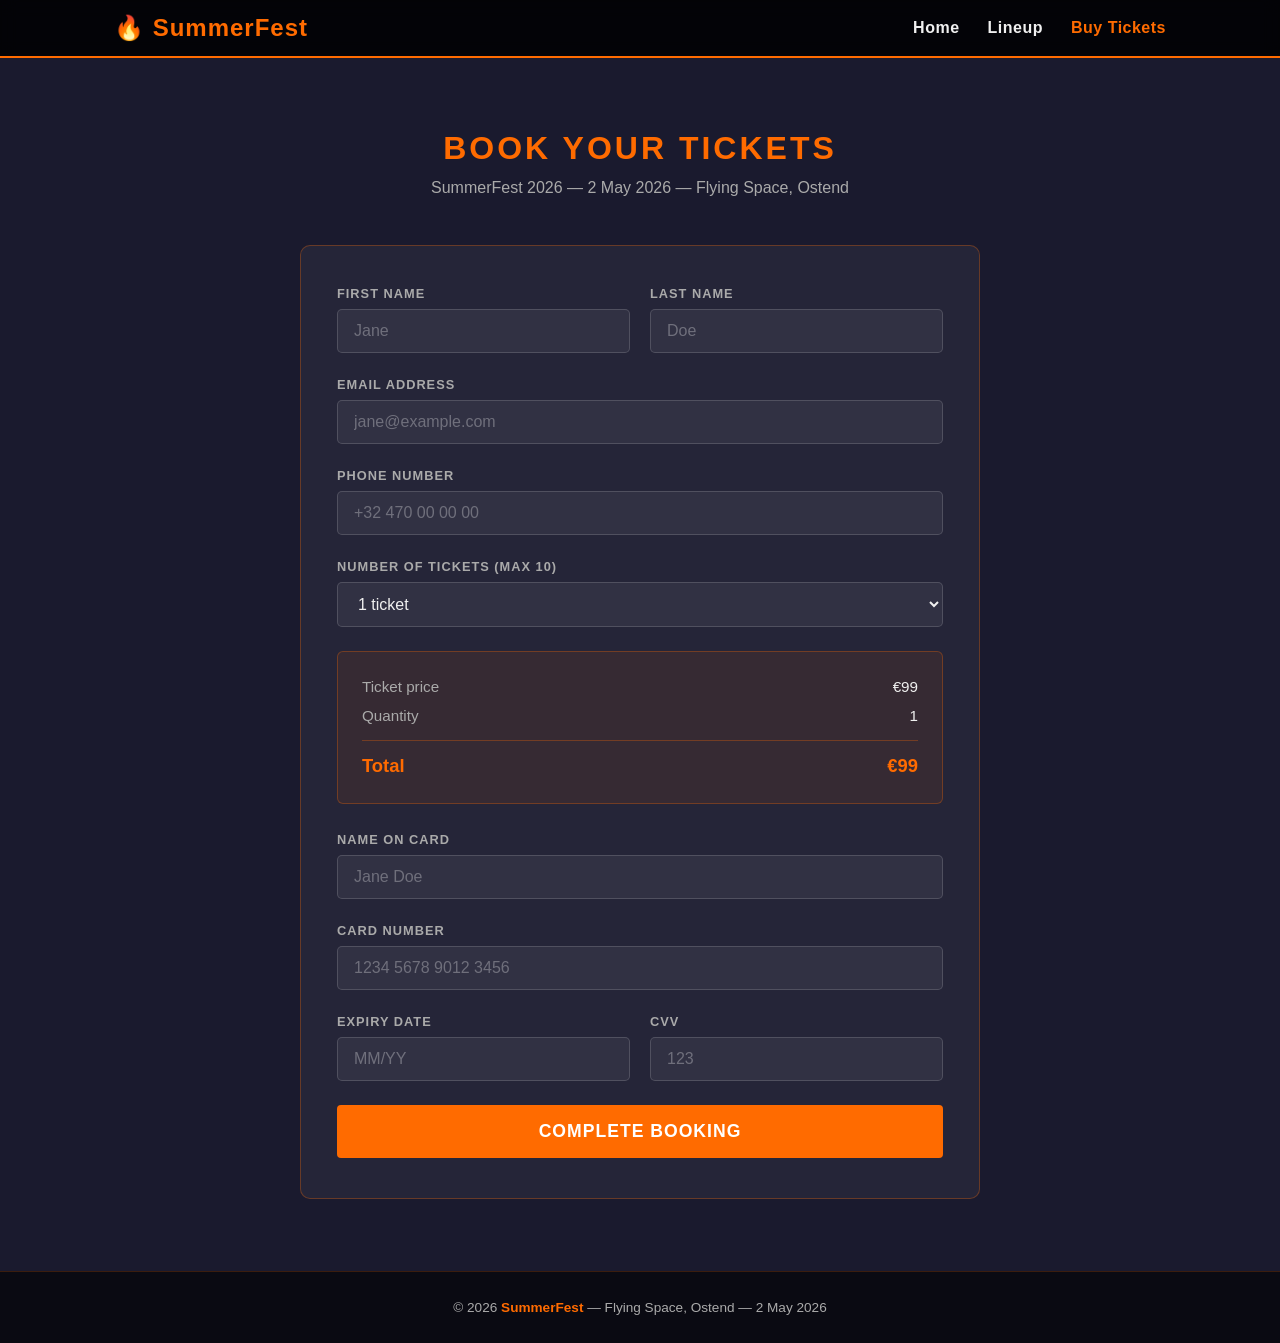
==== booking.html @ 264eeed8 "Build SummerFest vanilla JS/HTML website with lineup, timetable and booking form Co-authored-by: DDS" ====
<!DOCTYPE html>
<html lang="en">
<head>
  <meta charset="UTF-8" />
  <meta name="viewport" content="width=device-width, initial-scale=1.0" />
  <title>Buy Tickets – SummerFest 2026</title>
  <link rel="stylesheet" href="styles.css" />
</head>
<body>

  <nav>
    <div class="nav-container">
      <a href="index.html" class="nav-logo">🔥 SummerFest</a>
      <ul class="nav-links">
        <li><a href="index.html">Home</a></li>
        <li><a href="lineup.html">Lineup</a></li>
        <li><a href="booking.html">Buy Tickets</a></li>
      </ul>
    </div>
  </nav>

  <main class="section">
    <h1 class="section-title">Book Your Tickets</h1>
    <p class="section-subtitle">SummerFest 2026 &mdash; 2 May 2026 &mdash; Flying Space, Ostend</p>

    <div class="booking-wrapper">

      <form class="form-card" id="bookingForm" novalidate>

        <!-- Personal Info -->
        <div class="form-row">
          <div class="form-group">
            <label for="firstName">First Name</label>
            <input type="text" id="firstName" name="firstName" placeholder="Jane" required />
          </div>
          <div class="form-group">
            <label for="lastName">Last Name</label>
            <input type="text" id="lastName" name="lastName" placeholder="Doe" required />
          </div>
        </div>

        <div class="form-group">
          <label for="email">Email Address</label>
          <input type="email" id="email" name="email" placeholder="jane@example.com" required />
        </div>

        <div class="form-group">
          <label for="phone">Phone Number</label>
          <input type="tel" id="phone" name="phone" placeholder="+32 470 00 00 00" />
        </div>

        <!-- Ticket Quantity -->
        <div class="form-group">
          <label for="qty">Number of Tickets (max 10)</label>
          <select id="qty" name="qty">
            <option value="1">1 ticket</option>
            <option value="2">2 tickets</option>
            <option value="3">3 tickets</option>
            <option value="4">4 tickets</option>
            <option value="5">5 tickets</option>
            <option value="6">6 tickets</option>
            <option value="7">7 tickets</option>
            <option value="8">8 tickets</option>
            <option value="9">9 tickets</option>
            <option value="10">10 tickets</option>
          </select>
        </div>

        <!-- Price Summary -->
        <div class="price-summary">
          <div class="price-row">
            <span class="label-text">Ticket price</span>
            <span id="pricePerUnit">€99</span>
          </div>
          <div class="price-row">
            <span class="label-text">Quantity</span>
            <span id="totalTickets">1</span>
          </div>
          <div class="price-row total">
            <span>Total</span>
            <span id="totalPrice">€99</span>
          </div>
        </div>

        <!-- Payment Info -->
        <div class="form-group">
          <label for="cardName">Name on Card</label>
          <input type="text" id="cardName" name="cardName" placeholder="Jane Doe" required />
        </div>

        <div class="form-group">
          <label for="cardNumber">Card Number</label>
          <input type="text" id="cardNumber" name="cardNumber" placeholder="1234 5678 9012 3456" maxlength="19" required />
        </div>

        <div class="form-row">
          <div class="form-group">
            <label for="expiry">Expiry Date</label>
            <input type="text" id="expiry" name="expiry" placeholder="MM/YY" maxlength="5" required />
          </div>
          <div class="form-group">
            <label for="cvv">CVV</label>
            <input type="text" id="cvv" name="cvv" placeholder="123" maxlength="4" required />
          </div>
        </div>

        <button type="submit" class="btn btn-primary btn-book">Complete Booking</button>
      </form>

      <!-- Confirmation -->
      <div id="successMessage">
        <h3>🎉 Booking Confirmed!</h3>
        <p>
          Thank you, <strong id="confirmName"></strong>!<br />
          You have successfully booked <strong id="confirmTickets"></strong> for SummerFest 2026.<br />
          Total charged: <strong id="confirmTotal"></strong><br /><br />
          A confirmation will be sent to your email. See you at Flying Space, Ostend on <strong>2 May 2026</strong>!
        </p>
      </div>

    </div>
  </main>

  <footer>
    <p>&copy; 2026 <strong>SummerFest</strong> &mdash; Flying Space, Ostend &mdash; 2 May 2026</p>
  </footer>

  <script src="app.js"></script>
</body>
</html>
---- styles.css ----
* {
  margin: 0;
  padding: 0;
  box-sizing: border-box;
}

:root {
  --primary: #ff6b00;
  --primary-dark: #cc5500;
  --secondary: #1a1a2e;
  --accent: #e94560;
  --text-light: #f0f0f0;
  --text-muted: #aaa;
  --card-bg: rgba(255, 255, 255, 0.05);
  --border: rgba(255, 107, 0, 0.3);
}

body {
  font-family: 'Segoe UI', Tahoma, Geneva, Verdana, sans-serif;
  background-color: var(--secondary);
  color: var(--text-light);
  min-height: 100vh;
}

/* ── NAV ── */
nav {
  background: rgba(0, 0, 0, 0.85);
  backdrop-filter: blur(8px);
  position: sticky;
  top: 0;
  z-index: 100;
  border-bottom: 2px solid var(--primary);
}

.nav-container {
  max-width: 1100px;
  margin: 0 auto;
  display: flex;
  align-items: center;
  justify-content: space-between;
  padding: 14px 24px;
}

.nav-logo {
  font-size: 1.5rem;
  font-weight: 800;
  color: var(--primary);
  text-decoration: none;
  letter-spacing: 1px;
}

.nav-links {
  list-style: none;
  display: flex;
  gap: 28px;
}

.nav-links a {
  color: var(--text-light);
  text-decoration: none;
  font-weight: 600;
  letter-spacing: 0.5px;
  transition: color 0.2s;
}

.nav-links a:hover,
.nav-links a.active {
  color: var(--primary);
}

/* ── HERO ── */
.hero {
  background: linear-gradient(135deg, #0d0d1a 0%, #1a1a2e 40%, #2a0a00 100%);
  text-align: center;
  padding: 100px 24px 80px;
  position: relative;
  overflow: hidden;
}

.hero::before {
  content: '';
  position: absolute;
  inset: 0;
  background: radial-gradient(ellipse at 50% 60%, rgba(255, 107, 0, 0.15) 0%, transparent 70%);
}

.hero-content {
  position: relative;
  z-index: 1;
}

.hero-title {
  font-size: clamp(2.8rem, 8vw, 5.5rem);
  font-weight: 900;
  letter-spacing: 4px;
  text-transform: uppercase;
  line-height: 1;
  color: #fff;
  text-shadow: 0 0 40px rgba(255, 107, 0, 0.6);
}

.hero-title span {
  color: var(--primary);
}

.hero-subtitle {
  margin-top: 20px;
  font-size: 1.2rem;
  color: var(--text-muted);
  letter-spacing: 2px;
  text-transform: uppercase;
}

.hero-details {
  margin-top: 32px;
  display: flex;
  justify-content: center;
  gap: 40px;
  flex-wrap: wrap;
}

.hero-detail {
  text-align: center;
}

.hero-detail .label {
  font-size: 0.75rem;
  text-transform: uppercase;
  letter-spacing: 2px;
  color: var(--text-muted);
}

.hero-detail .value {
  font-size: 1.15rem;
  font-weight: 700;
  color: var(--primary);
  margin-top: 4px;
}

.hero-cta {
  margin-top: 44px;
  display: flex;
  justify-content: center;
  gap: 16px;
  flex-wrap: wrap;
}

/* ── BUTTONS ── */
.btn {
  display: inline-block;
  padding: 14px 32px;
  border-radius: 4px;
  font-size: 1rem;
  font-weight: 700;
  letter-spacing: 1px;
  text-transform: uppercase;
  text-decoration: none;
  cursor: pointer;
  border: none;
  transition: all 0.2s;
}

.btn-primary {
  background: var(--primary);
  color: #fff;
}

.btn-primary:hover {
  background: var(--primary-dark);
  transform: translateY(-2px);
  box-shadow: 0 6px 20px rgba(255, 107, 0, 0.4);
}

.btn-outline {
  background: transparent;
  color: var(--primary);
  border: 2px solid var(--primary);
}

.btn-outline:hover {
  background: rgba(255, 107, 0, 0.1);
  transform: translateY(-2px);
}

/* ── SECTION ── */
.section {
  max-width: 1100px;
  margin: 0 auto;
  padding: 72px 24px;
}

.section-title {
  font-size: 2rem;
  font-weight: 800;
  text-transform: uppercase;
  letter-spacing: 3px;
  color: var(--primary);
  text-align: center;
  margin-bottom: 12px;
}

.section-subtitle {
  text-align: center;
  color: var(--text-muted);
  margin-bottom: 48px;
  font-size: 1rem;
}

/* ── HIGHLIGHTS (index page) ── */
.highlights {
  display: grid;
  grid-template-columns: repeat(auto-fit, minmax(260px, 1fr));
  gap: 24px;
}

.highlight-card {
  background: var(--card-bg);
  border: 1px solid var(--border);
  border-radius: 8px;
  padding: 32px 24px;
  text-align: center;
  transition: transform 0.2s, border-color 0.2s;
}

.highlight-card:hover {
  transform: translateY(-4px);
  border-color: var(--primary);
}

.highlight-icon {
  font-size: 2.5rem;
  margin-bottom: 16px;
}

.highlight-card h3 {
  font-size: 1.1rem;
  font-weight: 700;
  letter-spacing: 1px;
  margin-bottom: 10px;
  text-transform: uppercase;
}

.highlight-card p {
  color: var(--text-muted);
  font-size: 0.95rem;
  line-height: 1.6;
}

/* ── TIMETABLE ── */
.timetable {
  width: 100%;
  border-collapse: collapse;
  margin-top: 0;
}

.timetable thead tr {
  background: rgba(255, 107, 0, 0.15);
}

.timetable th {
  padding: 14px 20px;
  text-align: left;
  text-transform: uppercase;
  letter-spacing: 2px;
  font-size: 0.8rem;
  color: var(--primary);
  border-bottom: 2px solid var(--border);
}

.timetable td {
  padding: 18px 20px;
  border-bottom: 1px solid rgba(255, 255, 255, 0.07);
  vertical-align: middle;
}

.timetable tbody tr:hover {
  background: rgba(255, 107, 0, 0.06);
}

.timetable .time {
  font-family: 'Courier New', monospace;
  font-weight: 700;
  color: var(--primary);
  white-space: nowrap;
  font-size: 0.95rem;
}

.timetable .artist {
  font-size: 1.1rem;
  font-weight: 700;
}

.timetable .headliner .artist {
  font-size: 1.25rem;
  color: var(--primary);
}

.timetable .headliner .time {
  color: #fff;
}

.badge {
  display: inline-block;
  padding: 3px 10px;
  border-radius: 20px;
  font-size: 0.7rem;
  font-weight: 700;
  letter-spacing: 1px;
  text-transform: uppercase;
  margin-left: 10px;
  vertical-align: middle;
}

.badge-headliner {
  background: var(--primary);
  color: #fff;
}

.badge-special {
  background: var(--accent);
  color: #fff;
}

.table-wrapper {
  background: var(--card-bg);
  border: 1px solid var(--border);
  border-radius: 8px;
  overflow: hidden;
}

/* ── EVENT INFO ── */
.event-info {
  display: grid;
  grid-template-columns: repeat(auto-fit, minmax(200px, 1fr));
  gap: 20px;
  margin-bottom: 52px;
}

.info-card {
  background: var(--card-bg);
  border: 1px solid var(--border);
  border-radius: 8px;
  padding: 24px 20px;
  text-align: center;
}

.info-card .info-icon {
  font-size: 1.8rem;
  margin-bottom: 10px;
}

.info-card .info-label {
  font-size: 0.72rem;
  text-transform: uppercase;
  letter-spacing: 2px;
  color: var(--text-muted);
  margin-bottom: 6px;
}

.info-card .info-value {
  font-size: 1rem;
  font-weight: 700;
  color: #fff;
}

/* ── BOOKING FORM ── */
.booking-wrapper {
  max-width: 680px;
  margin: 0 auto;
}

.form-card {
  background: var(--card-bg);
  border: 1px solid var(--border);
  border-radius: 10px;
  padding: 40px 36px;
}

.form-group {
  margin-bottom: 24px;
}

.form-row {
  display: grid;
  grid-template-columns: 1fr 1fr;
  gap: 20px;
}

label {
  display: block;
  font-size: 0.8rem;
  font-weight: 700;
  letter-spacing: 1px;
  text-transform: uppercase;
  color: var(--text-muted);
  margin-bottom: 8px;
}

input,
select {
  width: 100%;
  padding: 12px 16px;
  background: rgba(255, 255, 255, 0.06);
  border: 1px solid rgba(255, 255, 255, 0.15);
  border-radius: 5px;
  color: var(--text-light);
  font-size: 1rem;
  transition: border-color 0.2s;
  outline: none;
}

input:focus,
select:focus {
  border-color: var(--primary);
  background: rgba(255, 107, 0, 0.05);
}

input::placeholder {
  color: rgba(255, 255, 255, 0.3);
}

select option {
  background: #1a1a2e;
}

.price-summary {
  background: rgba(255, 107, 0, 0.08);
  border: 1px solid var(--border);
  border-radius: 6px;
  padding: 20px 24px;
  margin-bottom: 28px;
}

.price-row {
  display: flex;
  justify-content: space-between;
  align-items: center;
  padding: 6px 0;
  font-size: 0.95rem;
}

.price-row.total {
  border-top: 1px solid var(--border);
  margin-top: 10px;
  padding-top: 14px;
  font-size: 1.15rem;
  font-weight: 800;
  color: var(--primary);
}

.price-row .label-text {
  color: var(--text-muted);
}

.btn-book {
  width: 100%;
  padding: 16px;
  font-size: 1.1rem;
}

/* ── SUCCESS MESSAGE ── */
#successMessage {
  display: none;
  background: rgba(0, 200, 100, 0.1);
  border: 1px solid rgba(0, 200, 100, 0.4);
  border-radius: 8px;
  padding: 28px 24px;
  text-align: center;
  margin-top: 24px;
}

#successMessage h3 {
  font-size: 1.4rem;
  margin-bottom: 10px;
  color: #4cff8f;
}

#successMessage p {
  color: var(--text-muted);
  line-height: 1.6;
}

/* ── FOOTER ── */
footer {
  background: rgba(0, 0, 0, 0.6);
  border-top: 1px solid rgba(255, 107, 0, 0.2);
  text-align: center;
  padding: 28px 24px;
  color: var(--text-muted);
  font-size: 0.85rem;
}

footer strong {
  color: var(--primary);
}

/* ── RESPONSIVE ── */
@media (max-width: 600px) {
  .form-row {
    grid-template-columns: 1fr;
  }

  .nav-links {
    gap: 16px;
  }

  .form-card {
    padding: 28px 20px;
  }

  .hero {
    padding: 70px 20px 60px;
  }
}
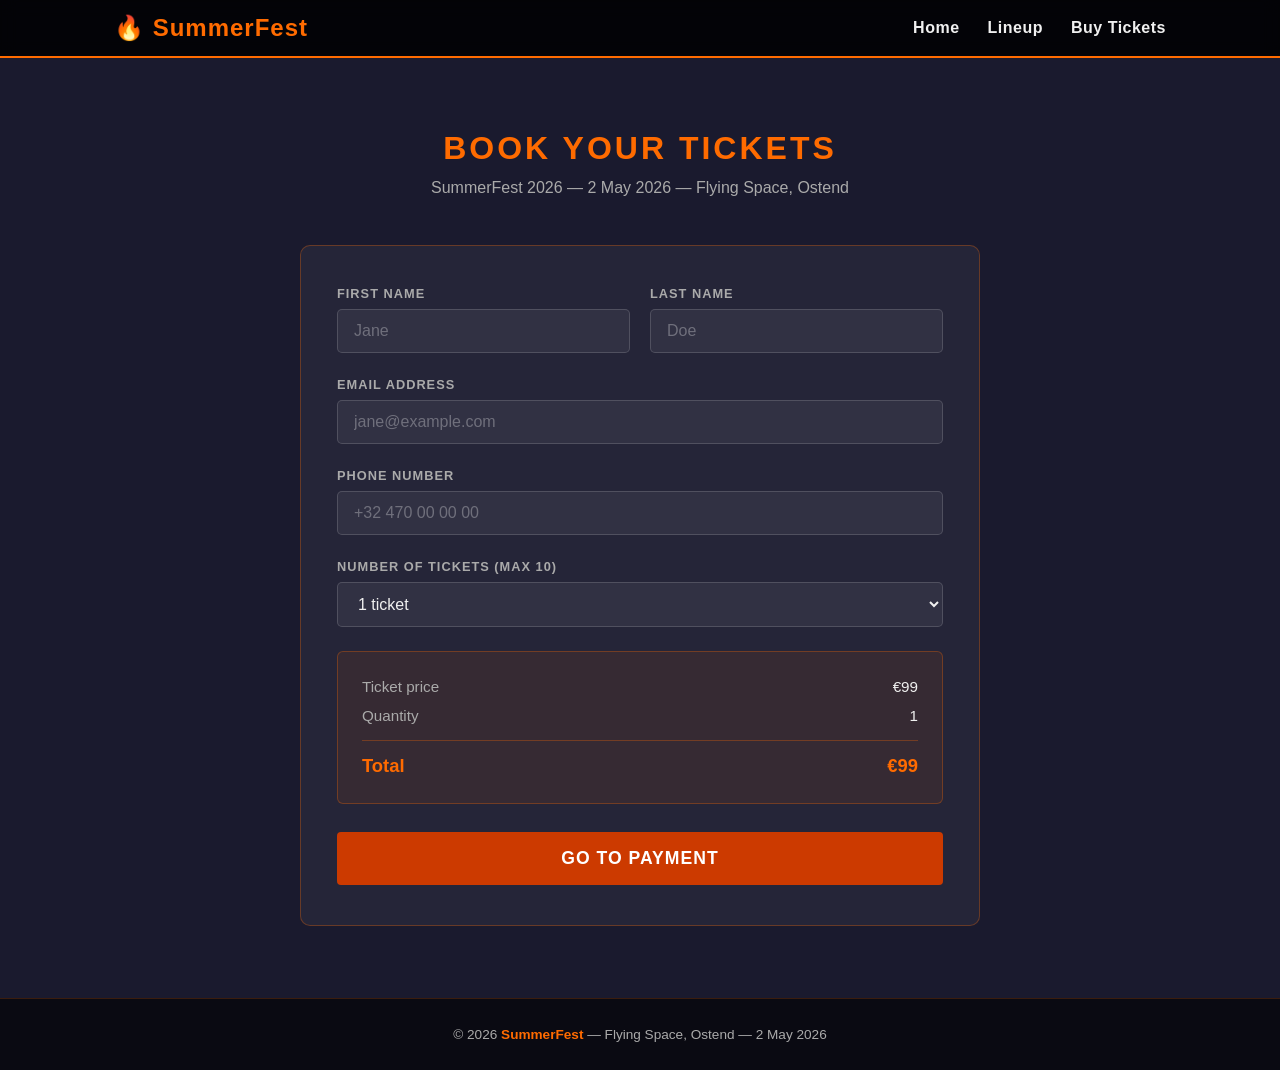
==== commit 8a16efb6: "Refactor code structure for improved readability and maintainability" ====
--- a/booking.html
+++ b/booking.html
@@ -81,30 +81,7 @@
             <span id="totalPrice">€99</span>
           </div>
         </div>
-
-        <!-- Payment Info -->
-        <div class="form-group">
-          <label for="cardName">Name on Card</label>
-          <input type="text" id="cardName" name="cardName" placeholder="Jane Doe" required />
-        </div>
-
-        <div class="form-group">
-          <label for="cardNumber">Card Number</label>
-          <input type="text" id="cardNumber" name="cardNumber" placeholder="1234 5678 9012 3456" maxlength="19" required />
-        </div>
-
-        <div class="form-row">
-          <div class="form-group">
-            <label for="expiry">Expiry Date</label>
-            <input type="text" id="expiry" name="expiry" placeholder="MM/YY" maxlength="5" required />
-          </div>
-          <div class="form-group">
-            <label for="cvv">CVV</label>
-            <input type="text" id="cvv" name="cvv" placeholder="123" maxlength="4" required />
-          </div>
-        </div>
-
-        <button type="submit" class="btn btn-primary btn-book">Complete Booking</button>
+        <button type="submit" class="btn btn-primary btn-book">Go to payment</button>
       </form>
 
       <!-- Confirmation -->
@@ -112,9 +89,7 @@
         <h3>🎉 Booking Confirmed!</h3>
         <p>
           Thank you, <strong id="confirmName"></strong>!<br />
-          You have successfully booked <strong id="confirmTickets"></strong> for SummerFest 2026.<br />
-          Total charged: <strong id="confirmTotal"></strong><br /><br />
-          A confirmation will be sent to your email. See you at Flying Space, Ostend on <strong>2 May 2026</strong>!
+          You will be directed to the payment gateway.
         </p>
       </div>
 
--- a/styles.css
+++ b/styles.css
@@ -6,7 +6,7 @@
 
 :root {
   --primary: #ff6b00;
-  --primary-dark: #cc5500;
+  --primary-dark: #cc3a00;
   --secondary: #1a1a2e;
   --accent: #e94560;
   --text-light: #f0f0f0;
@@ -70,7 +70,7 @@
 
 /* ── HERO ── */
 .hero {
-  background: linear-gradient(135deg, #0d0d1a 0%, #1a1a2e 40%, #2a0a00 100%);
+ /* background: linear-gradient(135deg, #0d0d1a 0%, #1a1a2e 40%, #2a0a00 100%);*/
   text-align: center;
   padding: 100px 24px 80px;
   position: relative;
@@ -81,7 +81,7 @@
   content: '';
   position: absolute;
   inset: 0;
-  background: radial-gradient(ellipse at 50% 60%, rgba(255, 107, 0, 0.15) 0%, transparent 70%);
+  /* background: radial-gradient(ellipse at 50% 60%, rgba(255, 107, 0, 0.15) 0%, transparent 70%); */
 }
 
 .hero-content {
@@ -161,7 +161,8 @@
 }
 
 .btn-primary {
-  background: var(--primary);
+ /* background: var(--primary); */
+   background: var(--primary-dark);
   color: #fff;
 }
 
